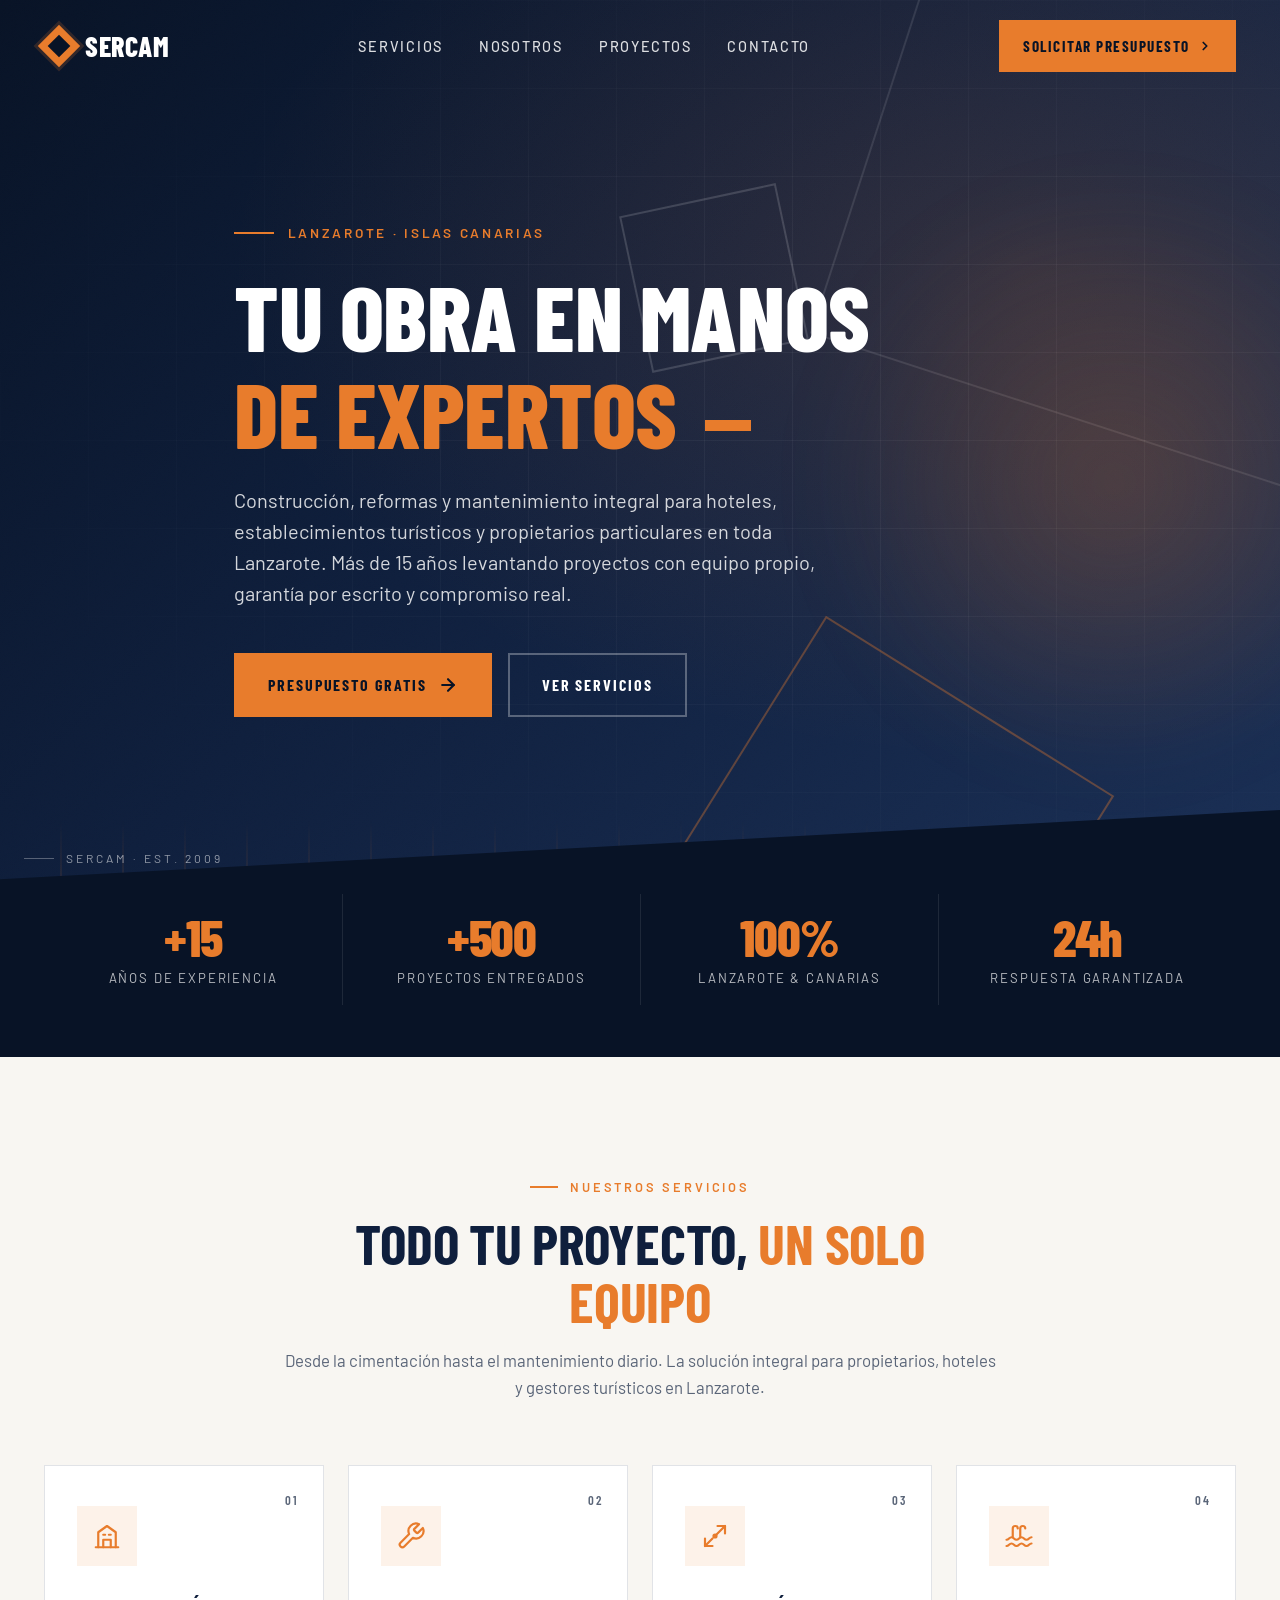
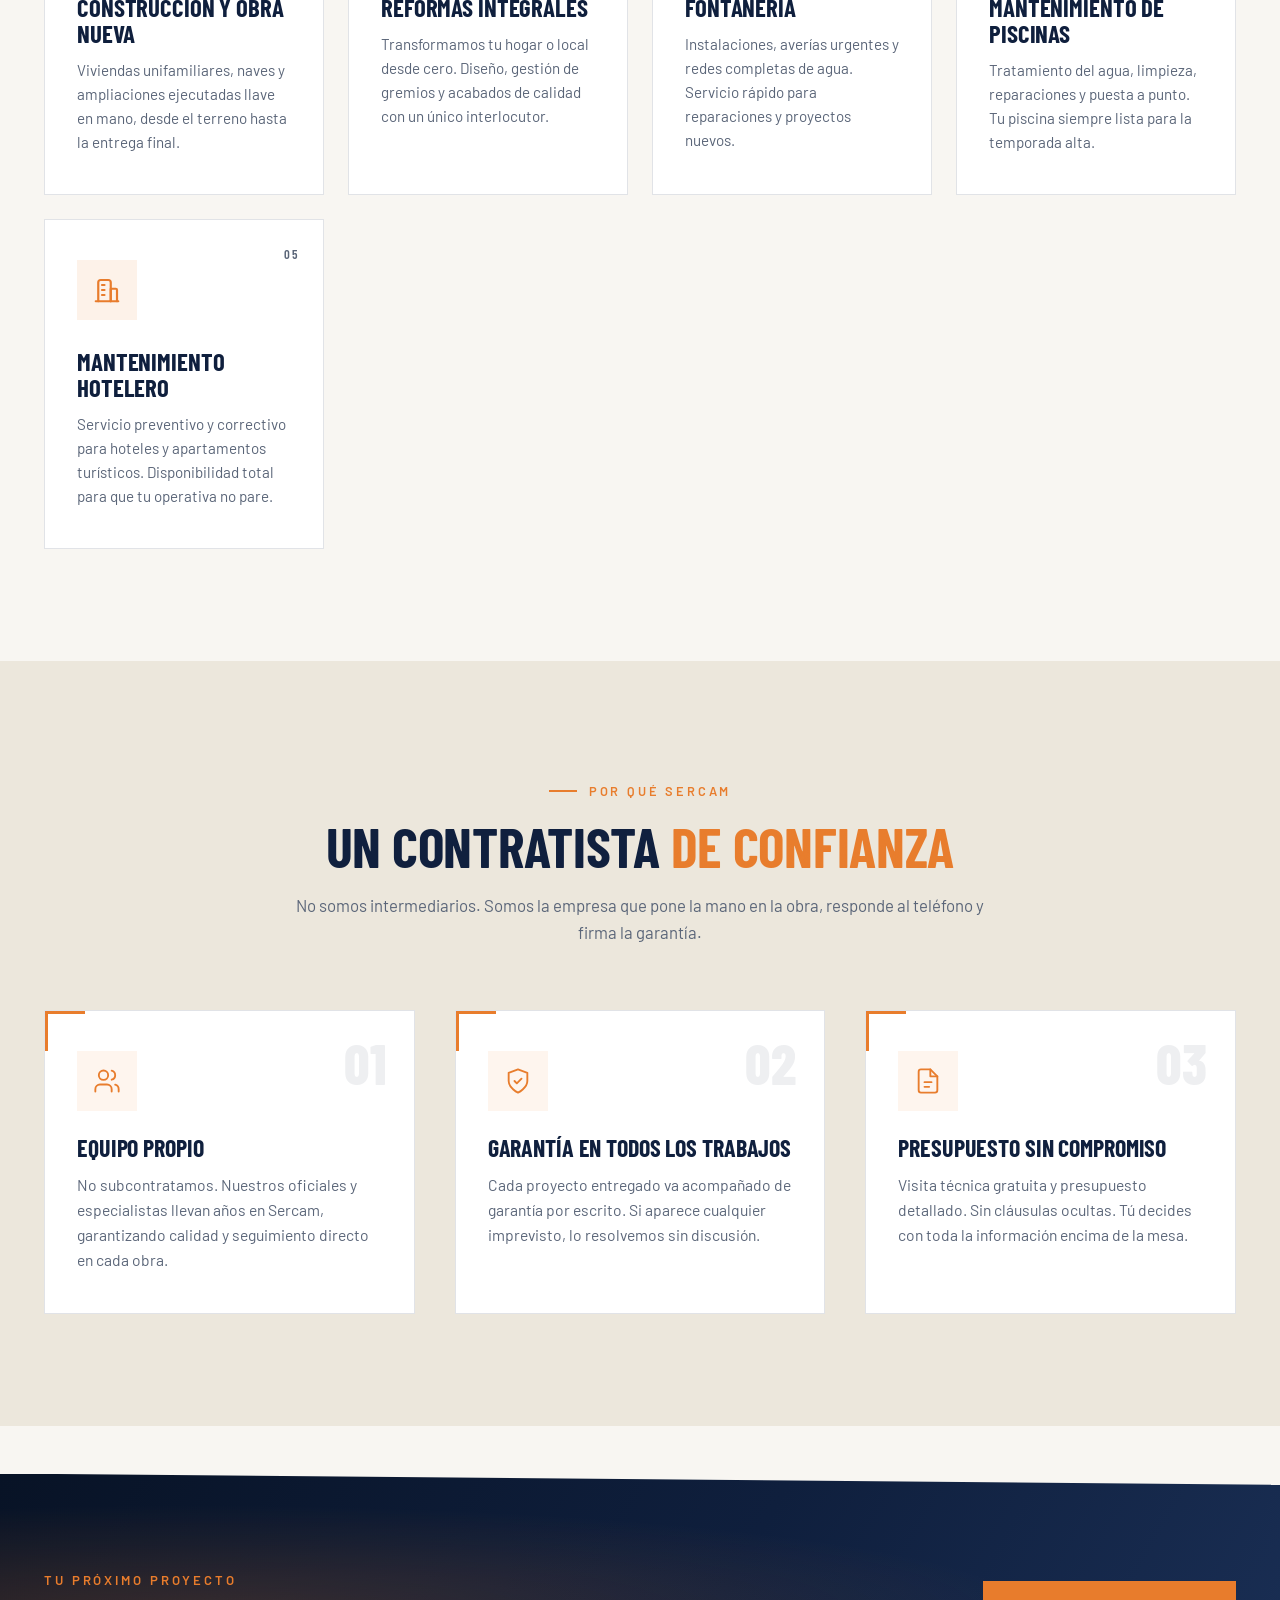
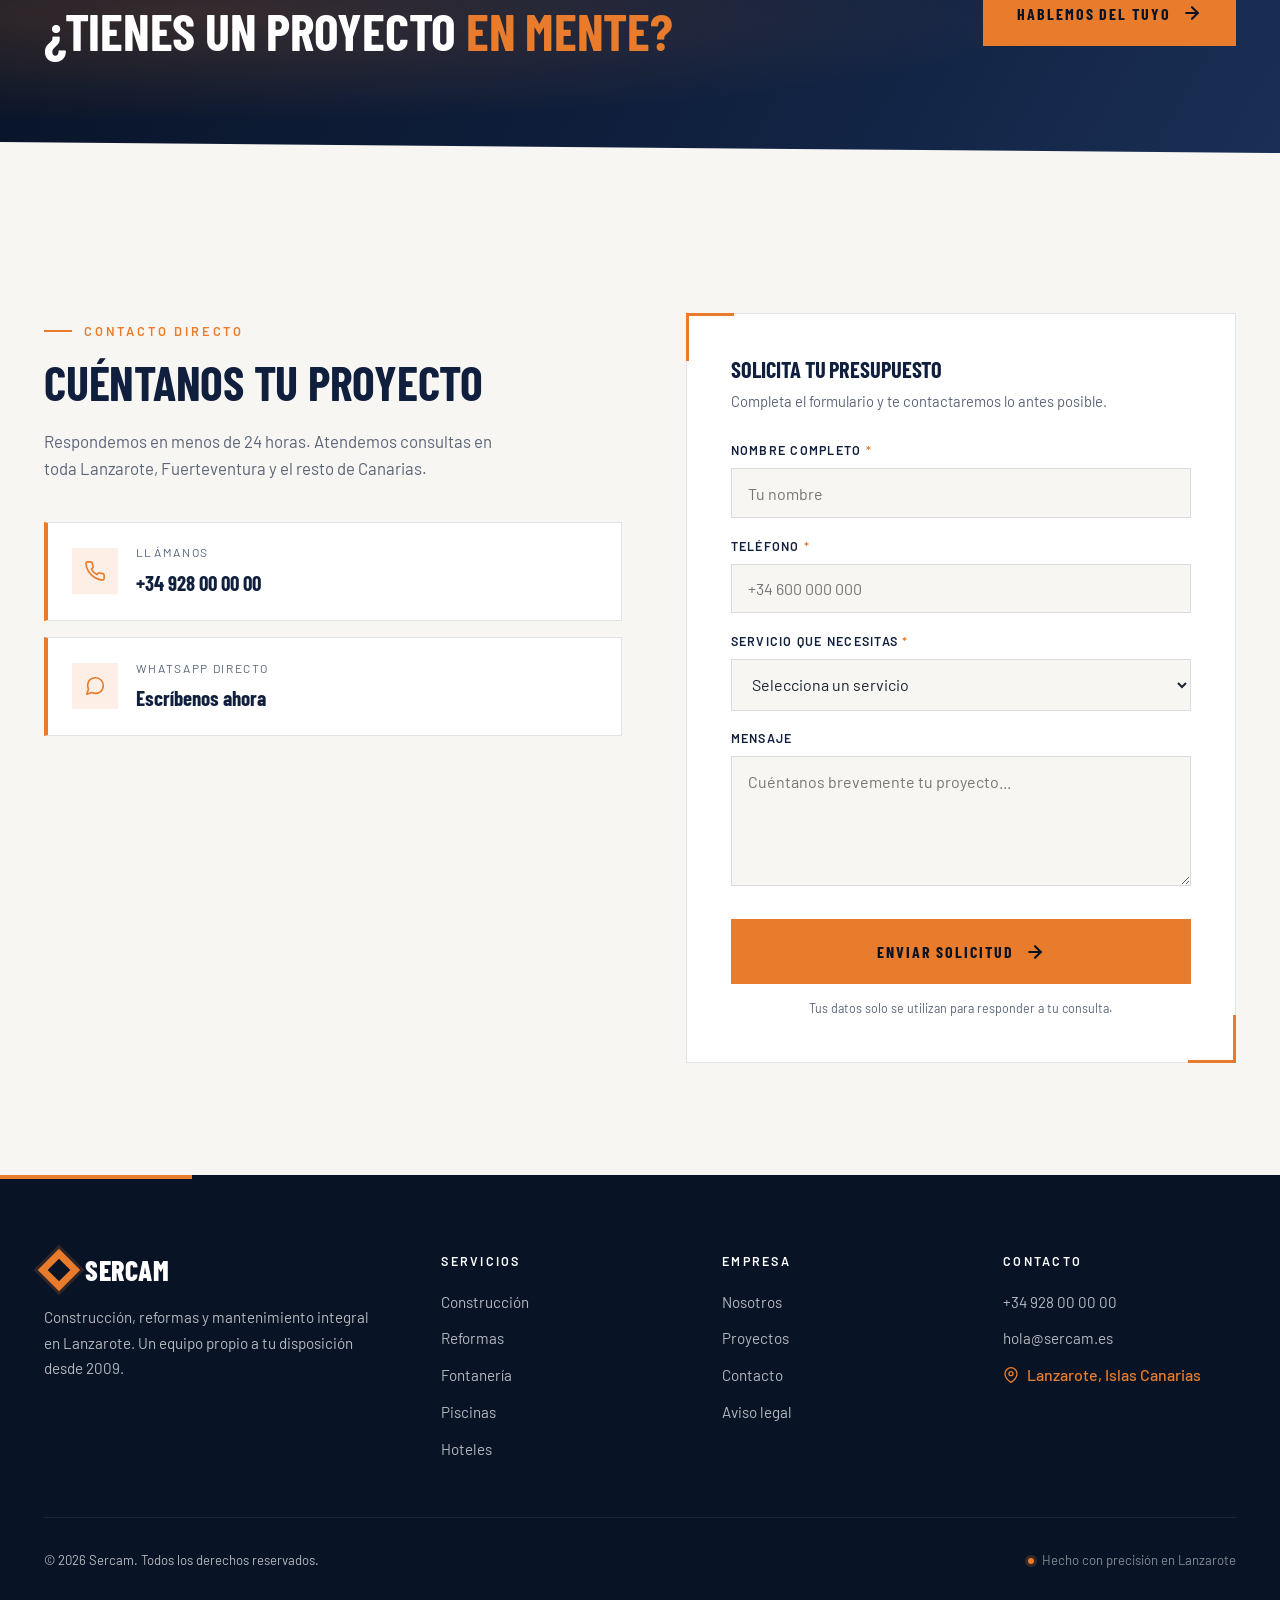
==== index.html @ 1fa47dcb "Refactor: split single HTML into index.html + styles.css + script.js Previous single-file prototype " ====
<!doctype html>
<html lang="es">
<head>
<meta charset="utf-8">
<meta name="viewport" content="width=device-width,initial-scale=1">
<title>Sercam — Construcción y Mantenimiento en Lanzarote</title>
<meta name="description" content="Sercam. Construcción, reformas, fontanería y mantenimiento de piscinas y hoteles en Lanzarote. Más de 15 años, equipo propio y garantía en todos los trabajos.">
<link rel="preconnect" href="https://fonts.googleapis.com">
<link rel="preconnect" href="https://fonts.gstatic.com" crossorigin>
<link href="https://fonts.googleapis.com/css2?family=Barlow+Condensed:wght@500;600;700;800&family=Barlow:wght@400;500;600&display=swap" rel="stylesheet">
<link rel="stylesheet" href="styles.css">
<script src="script.js" defer></script>
</head>
<body>

<!-- ========= NAV ========= -->
<nav class="nav" id="nav" aria-label="Navegación principal">
  <div class="container nav-inner">
    <a href="#top" class="logo" aria-label="Sercam - Inicio">
      <span class="logo-mark" aria-hidden="true"></span>
      <span class="wordmark">Sercam</span>
    </a>
    <ul class="nav-links" id="navLinks">
      <li><a href="#servicios">Servicios</a></li>
      <li><a href="#nosotros">Nosotros</a></li>
      <li><a href="#proyectos">Proyectos</a></li>
      <li><a href="#contacto">Contacto</a></li>
    </ul>
    <a href="#contacto" class="nav-cta">
      Solicitar Presupuesto
      <svg width="14" height="14" viewBox="0 0 24 24" fill="none" stroke="currentColor" stroke-width="3" stroke-linecap="round" stroke-linejoin="round" aria-hidden="true"><polyline points="9 18 15 12 9 6"/></svg>
    </a>
    <button class="nav-toggle" id="navToggle" aria-label="Abrir menú" aria-expanded="false" aria-controls="navLinks">
      <svg width="26" height="26" viewBox="0 0 24 24" fill="none" stroke="currentColor" stroke-width="2.2" stroke-linecap="round"><line x1="3" y1="7" x2="21" y2="7"/><line x1="3" y1="12" x2="21" y2="12"/><line x1="3" y1="17" x2="21" y2="17"/></svg>
    </button>
  </div>
</nav>

<!-- ========= HERO ========= -->
<header class="hero grain" id="top">
  <div class="hero-grid" aria-hidden="true"></div>
  <div class="hero-shapes" aria-hidden="true">
    <div class="hero-shape a"></div>
    <div class="hero-shape b"></div>
    <div class="hero-shape c"></div>
  </div>
  <div class="hero-blob" aria-hidden="true"></div>
  <div class="hero-bars" aria-hidden="true"></div>

  <div class="container hero-content">
    <span class="hero-eyebrow">Lanzarote · Islas Canarias</span>
    <h1>
      Tu obra en manos
      <span class="line2">de expertos</span>
    </h1>
    <p>
      Construcción, reformas y mantenimiento integral para hoteles, establecimientos turísticos
      y propietarios particulares en toda Lanzarote. Más de 15 años levantando proyectos con
      equipo propio, garantía por escrito y compromiso real.
    </p>
    <div class="hero-ctas">
      <a href="#contacto" class="btn btn-primary">
        Presupuesto gratis
        <svg class="arrow" width="20" height="20" viewBox="0 0 24 24" fill="none" stroke="currentColor" stroke-width="2.5" stroke-linecap="round" stroke-linejoin="round" aria-hidden="true">
          <line x1="5" y1="12" x2="19" y2="12"/><polyline points="12 5 19 12 12 19"/>
        </svg>
      </a>
      <a href="#servicios" class="btn btn-outline">Ver servicios</a>
    </div>
  </div>

  <div class="hero-meta" aria-hidden="true">Sercam · Est. 2009</div>
</header>

<!-- ========= TRUST BAR ========= -->
<section class="trust" aria-label="Datos destacados">
  <div class="container">
    <div class="trust-grid">
      <div class="trust-item">
        <div class="trust-num">+15</div>
        <div class="trust-label">Años de experiencia</div>
      </div>
      <div class="trust-item">
        <div class="trust-num">+500</div>
        <div class="trust-label">Proyectos entregados</div>
      </div>
      <div class="trust-item">
        <div class="trust-num">100%</div>
        <div class="trust-label">Lanzarote &amp; Canarias</div>
      </div>
      <div class="trust-item">
        <div class="trust-num">24h</div>
        <div class="trust-label">Respuesta garantizada</div>
      </div>
    </div>
  </div>
</section>

<!-- ========= SERVICES ========= -->
<section class="section services" id="servicios">
  <div class="container">
    <div class="section-head reveal">
      <span class="section-eyebrow">Nuestros Servicios</span>
      <h2>Todo tu proyecto, <em>un solo equipo</em></h2>
      <p>Desde la cimentación hasta el mantenimiento diario. La solución integral para propietarios, hoteles y gestores turísticos en Lanzarote.</p>
    </div>

    <div class="services-grid">
      <article class="service-card reveal">
        <span class="service-num">01</span>
        <div class="service-icon">
          <svg viewBox="0 0 24 24" fill="none" stroke="currentColor" stroke-linecap="round" stroke-linejoin="round" aria-hidden="true">
            <path d="M3 21h18"/>
            <path d="M5 21V9l7-5 7 5v12"/>
            <path d="M9 21v-6h6v6"/>
            <path d="M9 11h1.5M13.5 11H15"/>
          </svg>
        </div>
        <h3>Construcción y obra nueva</h3>
        <p>Viviendas unifamiliares, naves y ampliaciones ejecutadas llave en mano, desde el terreno hasta la entrega final.</p>
      </article>

      <article class="service-card reveal">
        <span class="service-num">02</span>
        <div class="service-icon">
          <svg viewBox="0 0 24 24" fill="none" stroke="currentColor" stroke-linecap="round" stroke-linejoin="round" aria-hidden="true">
            <path d="M14.7 6.3a1 1 0 0 0 0 1.4l1.6 1.6a1 1 0 0 0 1.4 0l3.77-3.77a6 6 0 0 1-7.94 7.94l-6.91 6.91a2.12 2.12 0 0 1-3-3l6.91-6.91a6 6 0 0 1 7.94-7.94l-3.76 3.77z"/>
          </svg>
        </div>
        <h3>Reformas integrales</h3>
        <p>Transformamos tu hogar o local desde cero. Diseño, gestión de gremios y acabados de calidad con un único interlocutor.</p>
      </article>

      <article class="service-card reveal">
        <span class="service-num">03</span>
        <div class="service-icon">
          <svg viewBox="0 0 24 24" fill="none" stroke="currentColor" stroke-linecap="round" stroke-linejoin="round" aria-hidden="true">
            <path d="M14 4h6v6"/>
            <path d="M20 4l-8 8"/>
            <path d="M10 14l-6 6"/>
            <path d="M4 14v6h6"/>
            <circle cx="12" cy="12" r="1.2"/>
          </svg>
        </div>
        <h3>Fontanería</h3>
        <p>Instalaciones, averías urgentes y redes completas de agua. Servicio rápido para reparaciones y proyectos nuevos.</p>
      </article>

      <article class="service-card reveal">
        <span class="service-num">04</span>
        <div class="service-icon">
          <svg viewBox="0 0 24 24" fill="none" stroke="currentColor" stroke-linecap="round" stroke-linejoin="round" aria-hidden="true">
            <path d="M2 20c2 0 2-2 4-2s2 2 4 2 2-2 4-2 2 2 4 2 2-2 4-2"/>
            <path d="M2 15c2 0 2-2 4-2s2 2 4 2 2-2 4-2 2 2 4 2 2-2 4-2"/>
            <path d="M7 13V6a2 2 0 0 1 4 0"/>
            <path d="M13 13V6a2 2 0 0 1 4 0"/>
          </svg>
        </div>
        <h3>Mantenimiento de piscinas</h3>
        <p>Tratamiento del agua, limpieza, reparaciones y puesta a punto. Tu piscina siempre lista para la temporada alta.</p>
      </article>

      <article class="service-card reveal">
        <span class="service-num">05</span>
        <div class="service-icon">
          <svg viewBox="0 0 24 24" fill="none" stroke="currentColor" stroke-linecap="round" stroke-linejoin="round" aria-hidden="true">
            <path d="M3 21h18"/>
            <path d="M5 21V6a2 2 0 0 1 2-2h6a2 2 0 0 1 2 2v15"/>
            <path d="M15 21V11h4a1 1 0 0 1 1 1v9"/>
            <path d="M8 8h2M8 12h2M8 16h2"/>
          </svg>
        </div>
        <h3>Mantenimiento hotelero</h3>
        <p>Servicio preventivo y correctivo para hoteles y apartamentos turísticos. Disponibilidad total para que tu operativa no pare.</p>
      </article>
    </div>
  </div>
</section>

<!-- ========= WHY ========= -->
<section class="section why grain" id="nosotros">
  <div class="container">
    <div class="section-head reveal">
      <span class="section-eyebrow">Por qué Sercam</span>
      <h2>Un contratista <em>de confianza</em></h2>
      <p>No somos intermediarios. Somos la empresa que pone la mano en la obra, responde al teléfono y firma la garantía.</p>
    </div>

    <div class="why-grid">
      <div class="why-item reveal">
        <span class="why-num">01</span>
        <div class="why-icon">
          <svg viewBox="0 0 24 24" fill="none" stroke="currentColor" stroke-linecap="round" stroke-linejoin="round" aria-hidden="true">
            <path d="M16 21v-2a4 4 0 0 0-4-4H6a4 4 0 0 0-4 4v2"/>
            <circle cx="9" cy="7" r="4"/>
            <path d="M22 21v-2a4 4 0 0 0-3-3.87"/>
            <path d="M16 3.13a4 4 0 0 1 0 7.75"/>
          </svg>
        </div>
        <h3>Equipo propio</h3>
        <p>No subcontratamos. Nuestros oficiales y especialistas llevan años en Sercam, garantizando calidad y seguimiento directo en cada obra.</p>
      </div>

      <div class="why-item reveal">
        <span class="why-num">02</span>
        <div class="why-icon">
          <svg viewBox="0 0 24 24" fill="none" stroke="currentColor" stroke-linecap="round" stroke-linejoin="round" aria-hidden="true">
            <path d="M12 22s8-4 8-10V5l-8-3-8 3v7c0 6 8 10 8 10z"/>
            <polyline points="9 12 11 14 15 10"/>
          </svg>
        </div>
        <h3>Garantía en todos los trabajos</h3>
        <p>Cada proyecto entregado va acompañado de garantía por escrito. Si aparece cualquier imprevisto, lo resolvemos sin discusión.</p>
      </div>

      <div class="why-item reveal">
        <span class="why-num">03</span>
        <div class="why-icon">
          <svg viewBox="0 0 24 24" fill="none" stroke="currentColor" stroke-linecap="round" stroke-linejoin="round" aria-hidden="true">
            <path d="M14 2H6a2 2 0 0 0-2 2v16a2 2 0 0 0 2 2h12a2 2 0 0 0 2-2V8z"/>
            <polyline points="14 2 14 8 20 8"/>
            <line x1="9" y1="13" x2="15" y2="13"/>
            <line x1="9" y1="17" x2="13" y2="17"/>
          </svg>
        </div>
        <h3>Presupuesto sin compromiso</h3>
        <p>Visita técnica gratuita y presupuesto detallado. Sin cláusulas ocultas. Tú decides con toda la información encima de la mesa.</p>
      </div>
    </div>
  </div>
</section>

<!-- ========= CTA BAND ========= -->
<section class="cta-band grain">
  <div class="container cta-band-inner">
    <div class="reveal">
      <span class="eyebrow">Tu próximo proyecto</span>
      <h2>¿Tienes un proyecto <span>en mente?</span></h2>
    </div>
    <a href="#contacto" class="btn btn-primary reveal">
      Hablemos del tuyo
      <svg class="arrow" width="20" height="20" viewBox="0 0 24 24" fill="none" stroke="currentColor" stroke-width="2.5" stroke-linecap="round" stroke-linejoin="round" aria-hidden="true">
        <line x1="5" y1="12" x2="19" y2="12"/><polyline points="12 5 19 12 12 19"/>
      </svg>
    </a>
  </div>
</section>

<!-- ========= CONTACT ========= -->
<section class="section contact" id="contacto">
  <div class="container contact-grid">
    <div class="contact-info reveal">
      <span class="section-eyebrow">Contacto directo</span>
      <h2>Cuéntanos tu proyecto</h2>
      <p>Respondemos en menos de 24 horas. Atendemos consultas en toda Lanzarote, Fuerteventura y el resto de Canarias.</p>

      <div class="contact-links">
        <a href="tel:+34928000000" class="contact-link" aria-label="Llamar al +34 928 00 00 00">
          <span class="contact-link-icon" aria-hidden="true">
            <svg width="22" height="22" viewBox="0 0 24 24" fill="none" stroke="currentColor" stroke-width="1.8" stroke-linecap="round" stroke-linejoin="round">
              <path d="M22 16.92v3a2 2 0 0 1-2.18 2 19.79 19.79 0 0 1-8.63-3.07 19.5 19.5 0 0 1-6-6 19.79 19.79 0 0 1-3.07-8.67A2 2 0 0 1 4.11 2h3a2 2 0 0 1 2 1.72 12.84 12.84 0 0 0 .7 2.81 2 2 0 0 1-.45 2.11L8.09 9.91a16 16 0 0 0 6 6l1.27-1.27a2 2 0 0 1 2.11-.45 12.84 12.84 0 0 0 2.81.7A2 2 0 0 1 22 16.92z"/>
            </svg>
          </span>
          <span>
            <span class="contact-link-label">Llámanos</span>
            <span class="contact-link-value">+34 928 00 00 00</span>
          </span>
        </a>

        <a href="https://wa.me/34600000000" class="contact-link" aria-label="Escribir por WhatsApp">
          <span class="contact-link-icon" aria-hidden="true">
            <svg width="22" height="22" viewBox="0 0 24 24" fill="none" stroke="currentColor" stroke-width="1.8" stroke-linecap="round" stroke-linejoin="round">
              <path d="M21 11.5a8.38 8.38 0 0 1-.9 3.8 8.5 8.5 0 0 1-7.6 4.7 8.38 8.38 0 0 1-3.8-.9L3 21l1.9-5.7a8.38 8.38 0 0 1-.9-3.8 8.5 8.5 0 0 1 4.7-7.6 8.38 8.38 0 0 1 3.8-.9h.5a8.48 8.48 0 0 1 8 8v.5z"/>
            </svg>
          </span>
          <span>
            <span class="contact-link-label">WhatsApp directo</span>
            <span class="contact-link-value">Escríbenos ahora</span>
          </span>
        </a>
      </div>
    </div>

    <form class="contact-form reveal" id="contactForm" novalidate>
      <h3 class="form-title">Solicita tu presupuesto</h3>
      <p class="form-sub">Completa el formulario y te contactaremos lo antes posible.</p>

      <div class="form-row">
        <label for="name">Nombre completo <span class="req">*</span></label>
        <input type="text" id="name" name="name" placeholder="Tu nombre" autocomplete="name" required>
      </div>
      <div class="form-row">
        <label for="phone">Teléfono <span class="req">*</span></label>
        <input type="tel" id="phone" name="phone" placeholder="+34 600 000 000" autocomplete="tel" required>
      </div>
      <div class="form-row">
        <label for="service">Servicio que necesitas <span class="req">*</span></label>
        <select id="service" name="service" required>
          <option value="">Selecciona un servicio</option>
          <option>Construcción y obra nueva</option>
          <option>Reformas integrales</option>
          <option>Fontanería</option>
          <option>Mantenimiento de piscinas</option>
          <option>Mantenimiento hotelero</option>
          <option>Otro</option>
        </select>
      </div>
      <div class="form-row">
        <label for="message">Mensaje</label>
        <textarea id="message" name="message" placeholder="Cuéntanos brevemente tu proyecto..."></textarea>
      </div>
      <button type="submit" class="btn btn-primary form-submit">
        Enviar solicitud
        <svg class="arrow" width="20" height="20" viewBox="0 0 24 24" fill="none" stroke="currentColor" stroke-width="2.5" stroke-linecap="round" stroke-linejoin="round" aria-hidden="true">
          <line x1="5" y1="12" x2="19" y2="12"/><polyline points="12 5 19 12 12 19"/>
        </svg>
      </button>
      <small class="form-note">Tus datos solo se utilizan para responder a tu consulta.</small>
    </form>
  </div>
</section>

<!-- ========= FOOTER ========= -->
<footer class="footer">
  <div class="container">
    <div class="footer-grid">
      <div>
        <a href="#top" class="logo">
          <span class="logo-mark" aria-hidden="true"></span>
          <span class="wordmark">Sercam</span>
        </a>
        <p class="footer-about">
          Construcción, reformas y mantenimiento integral en Lanzarote. Un equipo propio a tu disposición desde 2009.
        </p>
      </div>
      <div class="footer-col">
        <h4>Servicios</h4>
        <ul>
          <li><a href="#servicios">Construcción</a></li>
          <li><a href="#servicios">Reformas</a></li>
          <li><a href="#servicios">Fontanería</a></li>
          <li><a href="#servicios">Piscinas</a></li>
          <li><a href="#servicios">Hoteles</a></li>
        </ul>
      </div>
      <div class="footer-col">
        <h4>Empresa</h4>
        <ul>
          <li><a href="#nosotros">Nosotros</a></li>
          <li><a href="#proyectos">Proyectos</a></li>
          <li><a href="#contacto">Contacto</a></li>
          <li><a href="#">Aviso legal</a></li>
        </ul>
      </div>
      <div class="footer-col">
        <h4>Contacto</h4>
        <ul>
          <li><a href="tel:+34928000000">+34 928 00 00 00</a></li>
          <li><a href="mailto:hola@sercam.es">hola@sercam.es</a></li>
          <li><span class="footer-location">
            <svg width="16" height="16" viewBox="0 0 24 24" fill="none" stroke="currentColor" stroke-width="2" stroke-linecap="round" stroke-linejoin="round" aria-hidden="true">
              <path d="M21 10c0 7-9 13-9 13s-9-6-9-13a9 9 0 0 1 18 0z"/>
              <circle cx="12" cy="10" r="3"/>
            </svg>
            Lanzarote, Islas Canarias
          </span></li>
        </ul>
      </div>
    </div>
    <div class="footer-bottom">
      <div>© 2026 Sercam. Todos los derechos reservados.</div>
      <div class="pill">Hecho con precisión en Lanzarote</div>
    </div>
  </div>
</footer>

</body>
</html>
---- styles.css ----
:root{
  --navy:#0f1f3d;
  --navy-deep:#081326;
  --navy-soft:#1a2f55;
  --amber:#e87c2c;
  --amber-hi:#f29344;
  --amber-lo:#c4641a;
  --off:#f8f6f2;
  --off-2:#ece7dc;
  --ink:#1a2332;
  --mute:#5a6578;
  --line:rgba(15,31,61,.12);
  --ease:cubic-bezier(.2,.7,.2,1);
}
*,*::before,*::after{box-sizing:border-box;margin:0;padding:0}
html{scroll-behavior:smooth;-webkit-text-size-adjust:100%}
@media (prefers-reduced-motion:reduce){
  html{scroll-behavior:auto}
  *,*::before,*::after{animation-duration:.01ms!important;transition-duration:.01ms!important}
}
body{
  font-family:'Barlow',system-ui,sans-serif;
  font-size:16px;line-height:1.6;color:var(--ink);
  background:var(--off);
  -webkit-font-smoothing:antialiased;
  overflow-x:hidden;
}
h1,h2,h3,h4{font-family:'Barlow Condensed',sans-serif;font-weight:700;line-height:1.05;letter-spacing:-.005em}
a{color:inherit;text-decoration:none}
img,svg{display:block;max-width:100%}
button{font:inherit;cursor:pointer;border:none;background:none;color:inherit}
:focus-visible{outline:2px solid var(--amber);outline-offset:3px}

.container{width:100%;max-width:1240px;margin:0 auto;padding:0 1.5rem}

/* subtle grain */
.grain{position:relative;isolation:isolate}
.grain::after{
  content:"";position:absolute;inset:0;pointer-events:none;z-index:1;
  opacity:.035;mix-blend-mode:overlay;
  background-image:url("data:image/svg+xml;utf8,<svg xmlns='http://www.w3.org/2000/svg' width='200' height='200'><filter id='n'><feTurbulence type='fractalNoise' baseFrequency='.9' numOctaves='2'/></filter><rect width='100%25' height='100%25' filter='url(%23n)'/></svg>");
}

/* ---------- NAV ---------- */
.nav{
  position:fixed;top:0;left:0;right:0;z-index:100;
  padding:1.25rem 0;
  transition:background 300ms var(--ease),padding 300ms var(--ease),backdrop-filter 300ms var(--ease),border-color 300ms var(--ease);
  border-bottom:1px solid transparent;
}
.nav.scrolled{
  background:rgba(8,19,38,.88);
  backdrop-filter:blur(14px) saturate(1.2);
  -webkit-backdrop-filter:blur(14px) saturate(1.2);
  padding:.85rem 0;
  border-bottom-color:rgba(255,255,255,.06);
}
.nav-inner{display:flex;align-items:center;justify-content:space-between;gap:2rem}
.logo{
  display:inline-flex;align-items:center;gap:.7rem;
  font-family:'Barlow Condensed',sans-serif;font-weight:800;font-size:1.75rem;
  color:#fff;text-transform:uppercase;letter-spacing:.02em;
}
.logo-mark{
  width:30px;height:30px;position:relative;flex-shrink:0;
  background:var(--amber);transform:rotate(45deg);
  box-shadow:0 0 0 3px rgba(232,124,44,.18);
}
.logo-mark::after{content:"";position:absolute;inset:7px;background:var(--navy-deep)}
.logo span.wordmark{line-height:1}
.nav-links{display:flex;gap:2.25rem;list-style:none}
.nav-links a{
  color:rgba(255,255,255,.85);font-weight:500;font-size:.9rem;
  text-transform:uppercase;letter-spacing:.12em;
  transition:color 200ms var(--ease);
  position:relative;padding:.3rem 0;
}
.nav-links a::after{
  content:"";position:absolute;left:0;bottom:0;height:2px;width:0;background:var(--amber);
  transition:width 250ms var(--ease);
}
.nav-links a:hover,.nav-links a:focus-visible{color:#fff}
.nav-links a:hover::after,.nav-links a:focus-visible::after{width:100%}
.nav-cta{
  display:inline-flex;align-items:center;gap:.5rem;
  padding:.85rem 1.5rem;background:var(--amber);color:var(--navy-deep);
  font-family:'Barlow Condensed',sans-serif;font-weight:700;font-size:.95rem;
  text-transform:uppercase;letter-spacing:.1em;
  transition:background 220ms var(--ease),transform 220ms var(--ease),box-shadow 220ms var(--ease);
  min-height:44px;
}
.nav-cta:hover{background:var(--amber-hi);transform:translateY(-1px);box-shadow:0 10px 24px -8px rgba(232,124,44,.45)}
.nav-toggle{display:none;color:#fff;padding:.5rem;min-width:44px;min-height:44px}

/* ---------- HERO ---------- */
.hero{
  position:relative;
  min-height:100dvh;
  display:flex;align-items:center;
  padding:8rem 0 6rem;
  background:
    radial-gradient(ellipse at 80% 30%, rgba(232,124,44,.15), transparent 55%),
    linear-gradient(135deg,var(--navy-deep) 0%,var(--navy) 45%,var(--navy-soft) 100%);
  color:#fff;
  overflow:hidden;
  isolation:isolate;
}
.hero-grid{
  position:absolute;inset:0;
  background-image:
    linear-gradient(rgba(255,255,255,.045) 1px,transparent 1px),
    linear-gradient(90deg,rgba(255,255,255,.045) 1px,transparent 1px);
  background-size:88px 88px;
  mask-image:radial-gradient(ellipse at 70% 45%,#000 25%,transparent 78%);
  -webkit-mask-image:radial-gradient(ellipse at 70% 45%,#000 25%,transparent 78%);
}
.hero-shapes{position:absolute;inset:0;overflow:hidden;pointer-events:none}
.hero-shape{position:absolute;border:2px solid rgba(255,255,255,.1)}
.hero-shape.a{width:540px;height:540px;right:-140px;top:-110px;transform:rotate(18deg)}
.hero-shape.b{width:340px;height:340px;right:18%;bottom:-120px;transform:rotate(32deg);border-color:rgba(232,124,44,.35)}
.hero-shape.c{width:160px;height:160px;right:38%;top:22%;transform:rotate(-12deg);border-color:rgba(255,255,255,.15)}
.hero-blob{
  position:absolute;width:640px;height:640px;right:-12%;top:18%;
  background:radial-gradient(circle,rgba(232,124,44,.22),transparent 65%);
  filter:blur(40px);pointer-events:none;
}
.hero-bars{
  position:absolute;left:0;right:0;bottom:0;height:80px;
  background:
    repeating-linear-gradient(90deg,rgba(232,124,44,.0) 0 60px,rgba(232,124,44,.14) 60px 62px);
  mask-image:linear-gradient(to top,#000,transparent);
  -webkit-mask-image:linear-gradient(to top,#000,transparent);
}

.hero-content{position:relative;z-index:2;max-width:860px}
.hero-eyebrow{
  display:inline-flex;align-items:center;gap:.85rem;
  color:var(--amber);font-size:.85rem;font-weight:600;
  text-transform:uppercase;letter-spacing:.2em;
  margin-bottom:1.5rem;
  animation:fadeUp 700ms var(--ease) both;
}
.hero-eyebrow::before{content:"";width:40px;height:2px;background:var(--amber)}
.hero h1{
  font-size:clamp(2.75rem,7.4vw,5.75rem);
  font-weight:800;text-transform:uppercase;
  margin-bottom:1.5rem;
  animation:fadeUp 800ms var(--ease) 120ms both;
}
.hero h1 .line2{display:block;color:var(--amber)}
.hero h1 .line2::after{
  content:"";display:inline-block;width:.5em;height:.12em;
  background:var(--amber);margin-left:.3em;vertical-align:middle;
}
.hero p{
  font-size:clamp(1.05rem,1.6vw,1.25rem);
  color:rgba(255,255,255,.82);
  max-width:600px;margin-bottom:2.75rem;line-height:1.55;
  animation:fadeUp 800ms var(--ease) 260ms both;
}
.hero-ctas{display:flex;flex-wrap:wrap;gap:1rem;animation:fadeUp 800ms var(--ease) 400ms both}
.hero-meta{
  position:absolute;left:1.5rem;bottom:2rem;z-index:2;
  display:flex;align-items:center;gap:.75rem;
  color:rgba(255,255,255,.55);font-size:.75rem;
  text-transform:uppercase;letter-spacing:.25em;
  animation:fadeUp 800ms var(--ease) 600ms both;
}
.hero-meta::before{content:"";width:30px;height:1px;background:rgba(255,255,255,.3)}

@keyframes fadeUp{from{opacity:0;transform:translateY(24px)}to{opacity:1;transform:translateY(0)}}

/* ---------- BUTTONS ---------- */
.btn{
  display:inline-flex;align-items:center;gap:.7rem;
  padding:1.1rem 2rem;min-height:52px;
  font-family:'Barlow Condensed',sans-serif;font-weight:700;font-size:1rem;
  text-transform:uppercase;letter-spacing:.12em;
  border:2px solid transparent;
  transition:all 250ms var(--ease);
  white-space:nowrap;
}
.btn .arrow{transition:transform 220ms var(--ease)}
.btn:hover .arrow{transform:translateX(5px)}
.btn-primary{background:var(--amber);color:var(--navy-deep)}
.btn-primary:hover,.btn-primary:focus-visible{
  background:var(--amber-hi);transform:translateY(-2px);
  box-shadow:0 16px 36px -12px rgba(232,124,44,.55);
}
.btn-outline{background:transparent;color:#fff;border-color:rgba(255,255,255,.3)}
.btn-outline:hover,.btn-outline:focus-visible{
  border-color:#fff;background:rgba(255,255,255,.06);
}
.btn-ghost{background:transparent;color:var(--navy);border-color:var(--navy)}
.btn-ghost:hover{background:var(--navy);color:#fff}

/* ---------- TRUST ---------- */
.trust{
  position:relative;z-index:3;
  background:var(--navy-deep);color:#fff;
  padding:3.25rem 0;
  clip-path:polygon(0 28%,100% 0,100% 100%,0 100%);
  margin-top:-90px;
}
.trust-grid{
  display:grid;grid-template-columns:repeat(4,1fr);gap:0;
  padding-top:2rem;
}
.trust-item{
  text-align:center;padding:1rem 1.25rem;
  border-left:1px solid rgba(255,255,255,.09);
}
.trust-item:first-child{border-left:none}
.trust-num{
  font-family:'Barlow Condensed',sans-serif;
  font-size:clamp(2.25rem,4.5vw,3.25rem);font-weight:800;
  color:var(--amber);line-height:1;margin-bottom:.4rem;
  letter-spacing:-.02em;
}
.trust-label{
  font-size:.82rem;color:rgba(255,255,255,.72);
  text-transform:uppercase;letter-spacing:.14em;
}

/* ---------- SECTION HEAD ---------- */
.section{padding:7rem 0;position:relative}
.section-head{max-width:720px;margin:0 auto 4rem;text-align:center}
.section-head.left{text-align:left;margin-left:0}
.section-eyebrow{
  display:inline-flex;align-items:center;gap:.75rem;
  color:var(--amber);font-size:.8rem;font-weight:600;
  text-transform:uppercase;letter-spacing:.22em;margin-bottom:1rem;
}
.section-eyebrow::before{content:"";width:28px;height:2px;background:var(--amber)}
.section-head h2{
  font-size:clamp(2.25rem,4.8vw,3.5rem);
  text-transform:uppercase;color:var(--navy);margin-bottom:1rem;
}
.section-head h2 em{font-style:normal;color:var(--amber)}
.section-head p{color:var(--mute);font-size:1.05rem;line-height:1.6}

/* ---------- SERVICES ---------- */
.services{background:var(--off)}
.services-grid{
  display:grid;
  grid-template-columns:repeat(auto-fit,minmax(260px,1fr));
  gap:1.5rem;
}
.service-card{
  position:relative;padding:2.5rem 2rem 2.5rem;
  background:#fff;border:1px solid var(--line);
  transition:transform 340ms var(--ease),box-shadow 340ms var(--ease),border-color 340ms var(--ease);
  overflow:hidden;
  isolation:isolate;
}
.service-card::before{
  content:"";position:absolute;inset:0;z-index:0;
  background:linear-gradient(180deg,transparent 0%,rgba(15,31,61,.025) 100%);
  opacity:0;transition:opacity 340ms var(--ease);
}
.service-card::after{
  content:"";position:absolute;left:0;bottom:0;width:100%;height:4px;
  background:var(--amber);transform:scaleX(0);transform-origin:left;
  transition:transform 420ms var(--ease);
}
.service-card>*{position:relative;z-index:1}
.service-card:hover,.service-card:focus-within{
  transform:translateY(-8px);
  box-shadow:0 28px 56px -22px rgba(15,31,61,.22);
  border-color:transparent;
}
.service-card:hover::before,.service-card:focus-within::before{opacity:1}
.service-card:hover::after,.service-card:focus-within::after{transform:scaleX(1)}
.service-num{
  position:absolute;top:1.5rem;right:1.5rem;z-index:1;
  font-family:'Barlow Condensed',sans-serif;font-size:.8rem;font-weight:600;
  color:var(--mute);letter-spacing:.15em;
}
.service-icon{
  width:60px;height:60px;display:flex;align-items:center;justify-content:center;
  background:rgba(232,124,44,.1);color:var(--amber);
  margin-bottom:1.75rem;
  transition:background 300ms var(--ease),color 300ms var(--ease),transform 300ms var(--ease);
}
.service-icon svg{width:30px;height:30px;stroke-width:1.75}
.service-card:hover .service-icon{background:var(--amber);color:#fff;transform:rotate(-3deg) scale(1.05)}
.service-card h3{
  font-size:1.55rem;color:var(--navy);text-transform:uppercase;
  margin-bottom:.75rem;
}
.service-card p{color:var(--mute);font-size:.95rem;line-height:1.58}

/* ---------- WHY ---------- */
.why{background:var(--off-2);position:relative}
.why .container{position:relative;z-index:1}
.why-grid{
  display:grid;grid-template-columns:repeat(3,1fr);gap:2.5rem;
}
.why-item{
  position:relative;padding:2.5rem 2rem;
  background:#fff;border:1px solid var(--line);
  text-align:left;
}
.why-item::before{
  content:"";position:absolute;top:0;left:0;width:40px;height:40px;
  border-top:3px solid var(--amber);border-left:3px solid var(--amber);
}
.why-num{
  position:absolute;top:1.5rem;right:1.75rem;
  font-family:'Barlow Condensed',sans-serif;font-size:3.5rem;font-weight:800;
  color:rgba(15,31,61,.07);line-height:1;
}
.why-icon{
  width:60px;height:60px;display:flex;align-items:center;justify-content:center;
  color:var(--amber);margin-bottom:1.5rem;
  background:rgba(232,124,44,.08);
}
.why-icon svg{width:28px;height:28px;stroke-width:1.6}
.why-item h3{
  font-size:1.5rem;color:var(--navy);text-transform:uppercase;margin-bottom:.75rem;
}
.why-item p{color:var(--mute);font-size:.98rem;line-height:1.6}

/* ---------- CTA BAND ---------- */
.cta-band{
  position:relative;padding:6rem 0;
  background:var(--navy-deep);color:#fff;
  clip-path:polygon(0 0,100% 4%,100% 100%,0 96%);
  margin:3rem 0;
  overflow:hidden;
}
.cta-band::before{
  content:"";position:absolute;inset:0;
  background:
    radial-gradient(ellipse at 15% 50%,rgba(232,124,44,.2),transparent 55%),
    linear-gradient(120deg,var(--navy-deep),var(--navy) 55%,var(--navy-soft));
}
.cta-band::after{
  content:"";position:absolute;top:0;right:0;width:45%;height:100%;
  background:
    repeating-linear-gradient(-45deg,transparent 0 24px,rgba(232,124,44,.04) 24px 25px);
  pointer-events:none;
}
.cta-band-inner{
  position:relative;z-index:1;
  display:flex;align-items:center;justify-content:space-between;
  gap:2.5rem;flex-wrap:wrap;
}
.cta-band .eyebrow{
  color:var(--amber);font-size:.82rem;font-weight:600;
  text-transform:uppercase;letter-spacing:.22em;margin-bottom:.75rem;
  display:block;
}
.cta-band h2{
  font-size:clamp(2rem,4.4vw,3.25rem);
  text-transform:uppercase;max-width:720px;
}
.cta-band h2 span{color:var(--amber)}

/* ---------- CONTACT ---------- */
.contact{background:var(--off)}
.contact-grid{
  display:grid;grid-template-columns:1.05fr 1fr;
  gap:4rem;align-items:start;
}
.contact-info h2{
  font-size:clamp(2rem,4.2vw,3rem);
  color:var(--navy);text-transform:uppercase;margin-bottom:1.25rem;
}
.contact-info>p{
  color:var(--mute);font-size:1.05rem;
  margin-bottom:2.5rem;max-width:480px;line-height:1.6;
}
.contact-links{display:flex;flex-direction:column;gap:1rem}
.contact-link{
  display:flex;align-items:center;gap:1.1rem;
  padding:1.3rem 1.5rem;background:#fff;
  border:1px solid var(--line);border-left:4px solid var(--amber);
  transition:transform 240ms var(--ease),box-shadow 240ms var(--ease);
  min-height:44px;
}
.contact-link:hover{
  transform:translateX(5px);
  box-shadow:0 14px 32px -14px rgba(15,31,61,.18);
}
.contact-link-icon{
  width:46px;height:46px;display:flex;align-items:center;justify-content:center;
  background:rgba(232,124,44,.12);color:var(--amber);flex-shrink:0;
}
.contact-link-label{
  display:block;font-size:.75rem;color:var(--mute);
  text-transform:uppercase;letter-spacing:.14em;margin-bottom:.2rem;
}
.contact-link-value{
  font-family:'Barlow Condensed',sans-serif;
  font-size:1.3rem;font-weight:700;color:var(--navy);
}

/* ---------- FORM ---------- */
.contact-form{
  position:relative;background:#fff;
  padding:2.75rem;border:1px solid var(--line);
}
.contact-form::before{
  content:"";position:absolute;top:-1px;left:-1px;
  width:48px;height:48px;
  border-top:3px solid var(--amber);border-left:3px solid var(--amber);
}
.contact-form::after{
  content:"";position:absolute;bottom:-1px;right:-1px;
  width:48px;height:48px;
  border-bottom:3px solid var(--amber);border-right:3px solid var(--amber);
}
.form-title{
  font-size:1.4rem;color:var(--navy);text-transform:uppercase;
  margin-bottom:.5rem;
}
.form-sub{color:var(--mute);font-size:.92rem;margin-bottom:1.75rem}
.form-row{margin-bottom:1.15rem}
.form-row label{
  display:block;font-size:.78rem;font-weight:600;color:var(--navy);
  text-transform:uppercase;letter-spacing:.1em;margin-bottom:.45rem;
}
.form-row label .req{color:var(--amber)}
.form-row input,.form-row select,.form-row textarea{
  width:100%;padding:.9rem 1rem;
  font-family:'Barlow',sans-serif;font-size:1rem;color:var(--ink);
  background:var(--off);border:1px solid var(--line);border-radius:0;
  transition:border-color 200ms var(--ease),background 200ms var(--ease);
  min-height:48px;
}
.form-row textarea{resize:vertical;min-height:130px;font-family:'Barlow',sans-serif}
.form-row input:hover,.form-row select:hover,.form-row textarea:hover{border-color:rgba(15,31,61,.2)}
.form-row input:focus,.form-row select:focus,.form-row textarea:focus{
  outline:none;border-color:var(--amber);background:#fff;
  box-shadow:0 0 0 3px rgba(232,124,44,.12);
}
.form-submit{width:100%;justify-content:center;margin-top:.5rem}
.form-note{
  display:block;margin-top:.9rem;font-size:.78rem;color:var(--mute);
  text-align:center;
}

/* ---------- FOOTER ---------- */
.footer{
  background:var(--navy-deep);color:rgba(255,255,255,.7);
  padding:5rem 0 2rem;position:relative;
}
.footer::before{
  content:"";position:absolute;top:0;left:0;right:0;height:4px;
  background:linear-gradient(90deg,var(--amber) 0%,var(--amber) 15%,transparent 15%,transparent 100%);
}
.footer-grid{
  display:grid;grid-template-columns:1.5fr 1fr 1fr 1fr;
  gap:3rem;margin-bottom:3.5rem;
}
.footer .logo{color:#fff;margin-bottom:1.25rem}
.footer-about{font-size:.95rem;max-width:340px;line-height:1.65}
.footer-col h4{
  color:#fff;font-family:'Barlow',sans-serif;
  font-size:.78rem;text-transform:uppercase;letter-spacing:.18em;
  margin-bottom:1.25rem;font-weight:600;
}
.footer-col ul{list-style:none;display:flex;flex-direction:column;gap:.7rem}
.footer-col a{font-size:.95rem;transition:color 200ms var(--ease)}
.footer-col a:hover{color:var(--amber)}
.footer-location{
  display:inline-flex;align-items:center;gap:.5rem;
  color:var(--amber);font-weight:500;
}
.footer-bottom{
  border-top:1px solid rgba(255,255,255,.08);
  padding-top:2rem;
  display:flex;justify-content:space-between;flex-wrap:wrap;
  gap:1rem;font-size:.82rem;
}
.footer-bottom .pill{
  display:inline-flex;align-items:center;gap:.5rem;
  color:rgba(255,255,255,.5);
}
.footer-bottom .pill::before{
  content:"";width:6px;height:6px;background:var(--amber);border-radius:50%;
  box-shadow:0 0 0 3px rgba(232,124,44,.2);
}

/* ---------- REVEAL ---------- */
.reveal{opacity:0;transform:translateY(30px);transition:opacity 700ms var(--ease),transform 700ms var(--ease)}
.reveal.in{opacity:1;transform:translateY(0)}

/* ---------- RESPONSIVE ---------- */
@media (max-width:980px){
  .nav-links,.nav-cta{display:none}
  .nav-toggle{display:inline-flex;align-items:center;justify-content:center}
  .nav.open{background:rgba(8,19,38,.97);backdrop-filter:blur(14px)}
  .nav.open .nav-links{
    display:flex;position:absolute;top:100%;left:0;right:0;
    flex-direction:column;padding:1.5rem 2rem 2rem;gap:1.25rem;
    background:rgba(8,19,38,.97);
    border-top:1px solid rgba(255,255,255,.06);
  }
  .nav.open .nav-cta{
    display:inline-flex;justify-content:center;
    margin:.5rem 2rem 2rem;
  }
  .trust{clip-path:polygon(0 12%,100% 0,100% 100%,0 100%);margin-top:-60px}
  .trust-grid{grid-template-columns:repeat(2,1fr);gap:2rem 0;padding-top:1rem}
  .trust-item:nth-child(2n+1){border-left:none}
  .trust-item:nth-child(3),.trust-item:nth-child(4){border-top:1px solid rgba(255,255,255,.09);padding-top:2rem}
  .why-grid{grid-template-columns:1fr;gap:1.5rem}
  .contact-grid{grid-template-columns:1fr;gap:3.5rem}
  .footer-grid{grid-template-columns:1fr 1fr;gap:2.5rem}
  .cta-band-inner{flex-direction:column;align-items:flex-start;text-align:left}
  .section{padding:6rem 0}
}
@media (max-width:600px){
  .container{padding:0 1.25rem}
  .hero{padding:7rem 0 5rem}
  .hero h1{font-size:clamp(2.5rem,10vw,3.5rem)}
  .hero-meta{display:none}
  .section{padding:5rem 0}
  .section-head{margin-bottom:3rem}
  .services-grid{gap:1rem}
  .service-card,.why-item{padding:2rem 1.5rem}
  .contact-form{padding:1.75rem}
  .footer-grid{grid-template-columns:1fr;gap:2rem}
  .hero-ctas .btn{flex:1 1 auto;justify-content:center;padding:1rem 1.25rem}
  .btn{font-size:.92rem;letter-spacing:.1em}
}
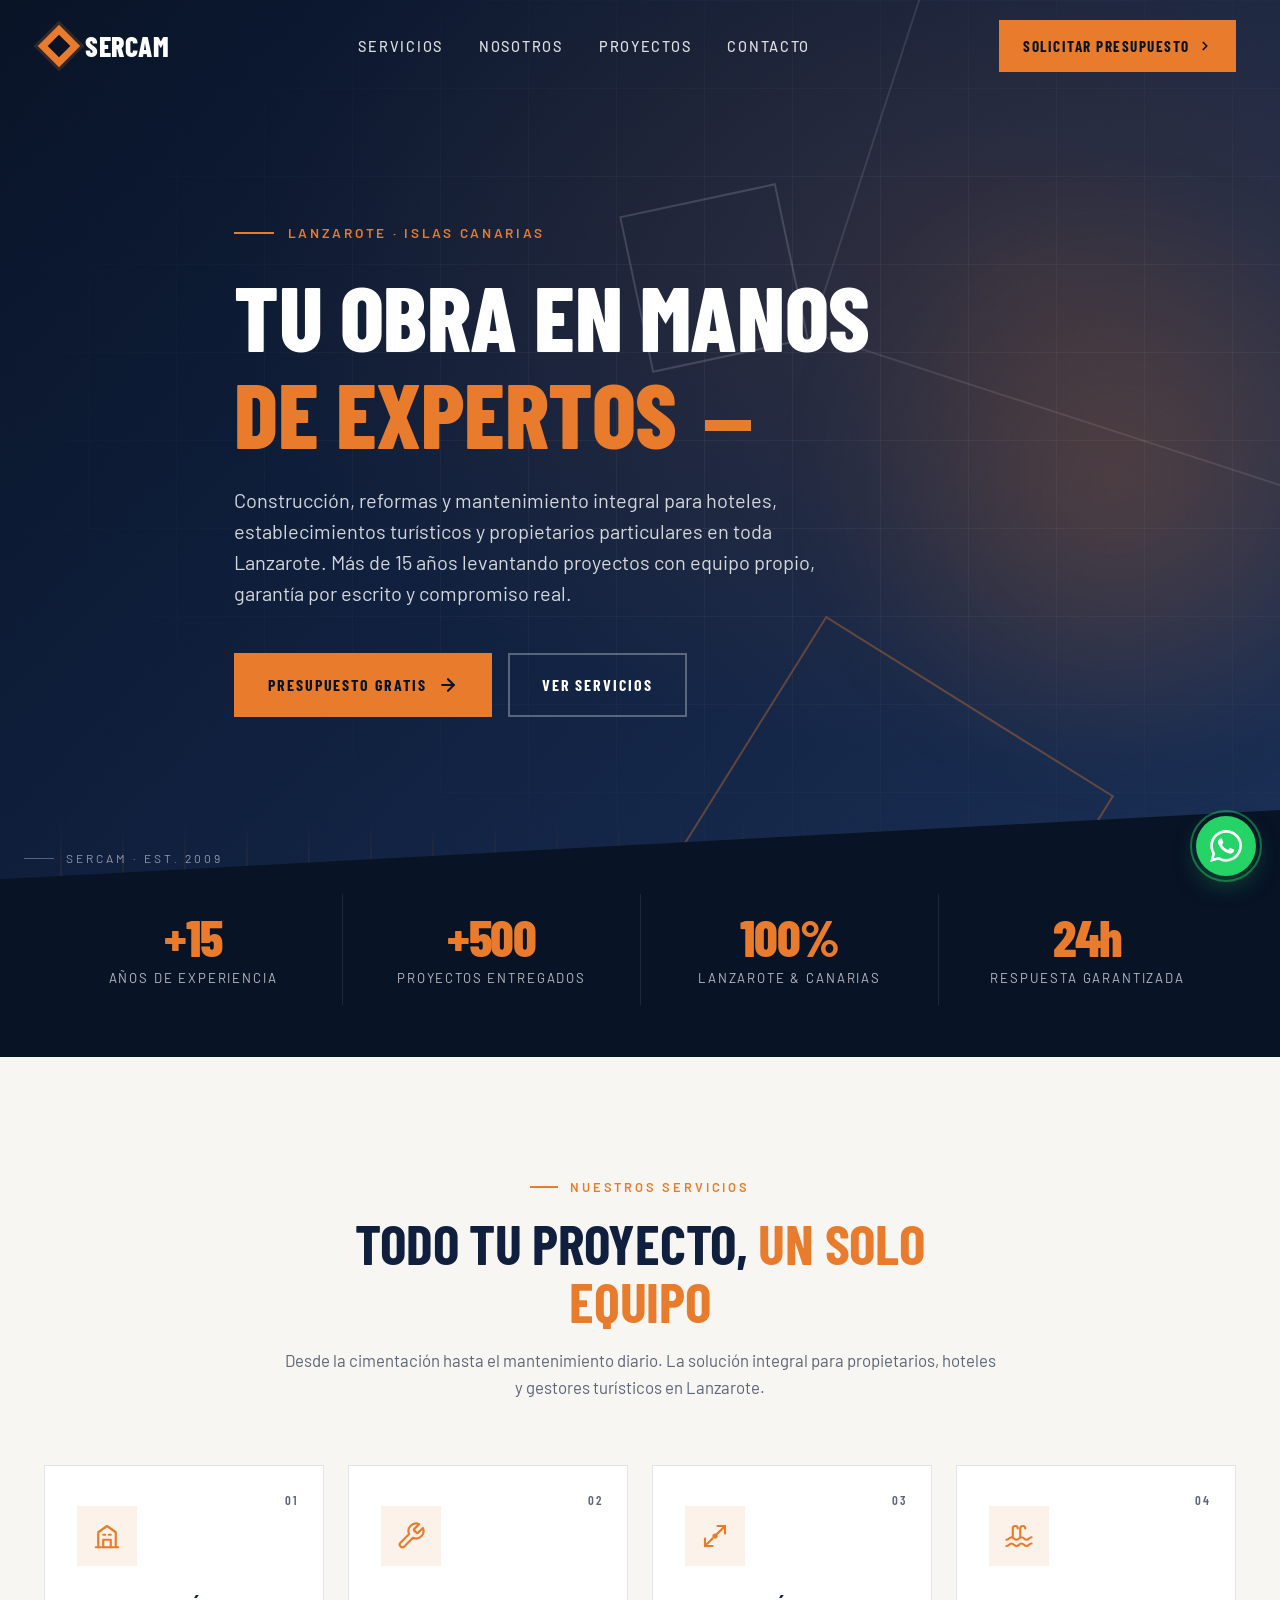
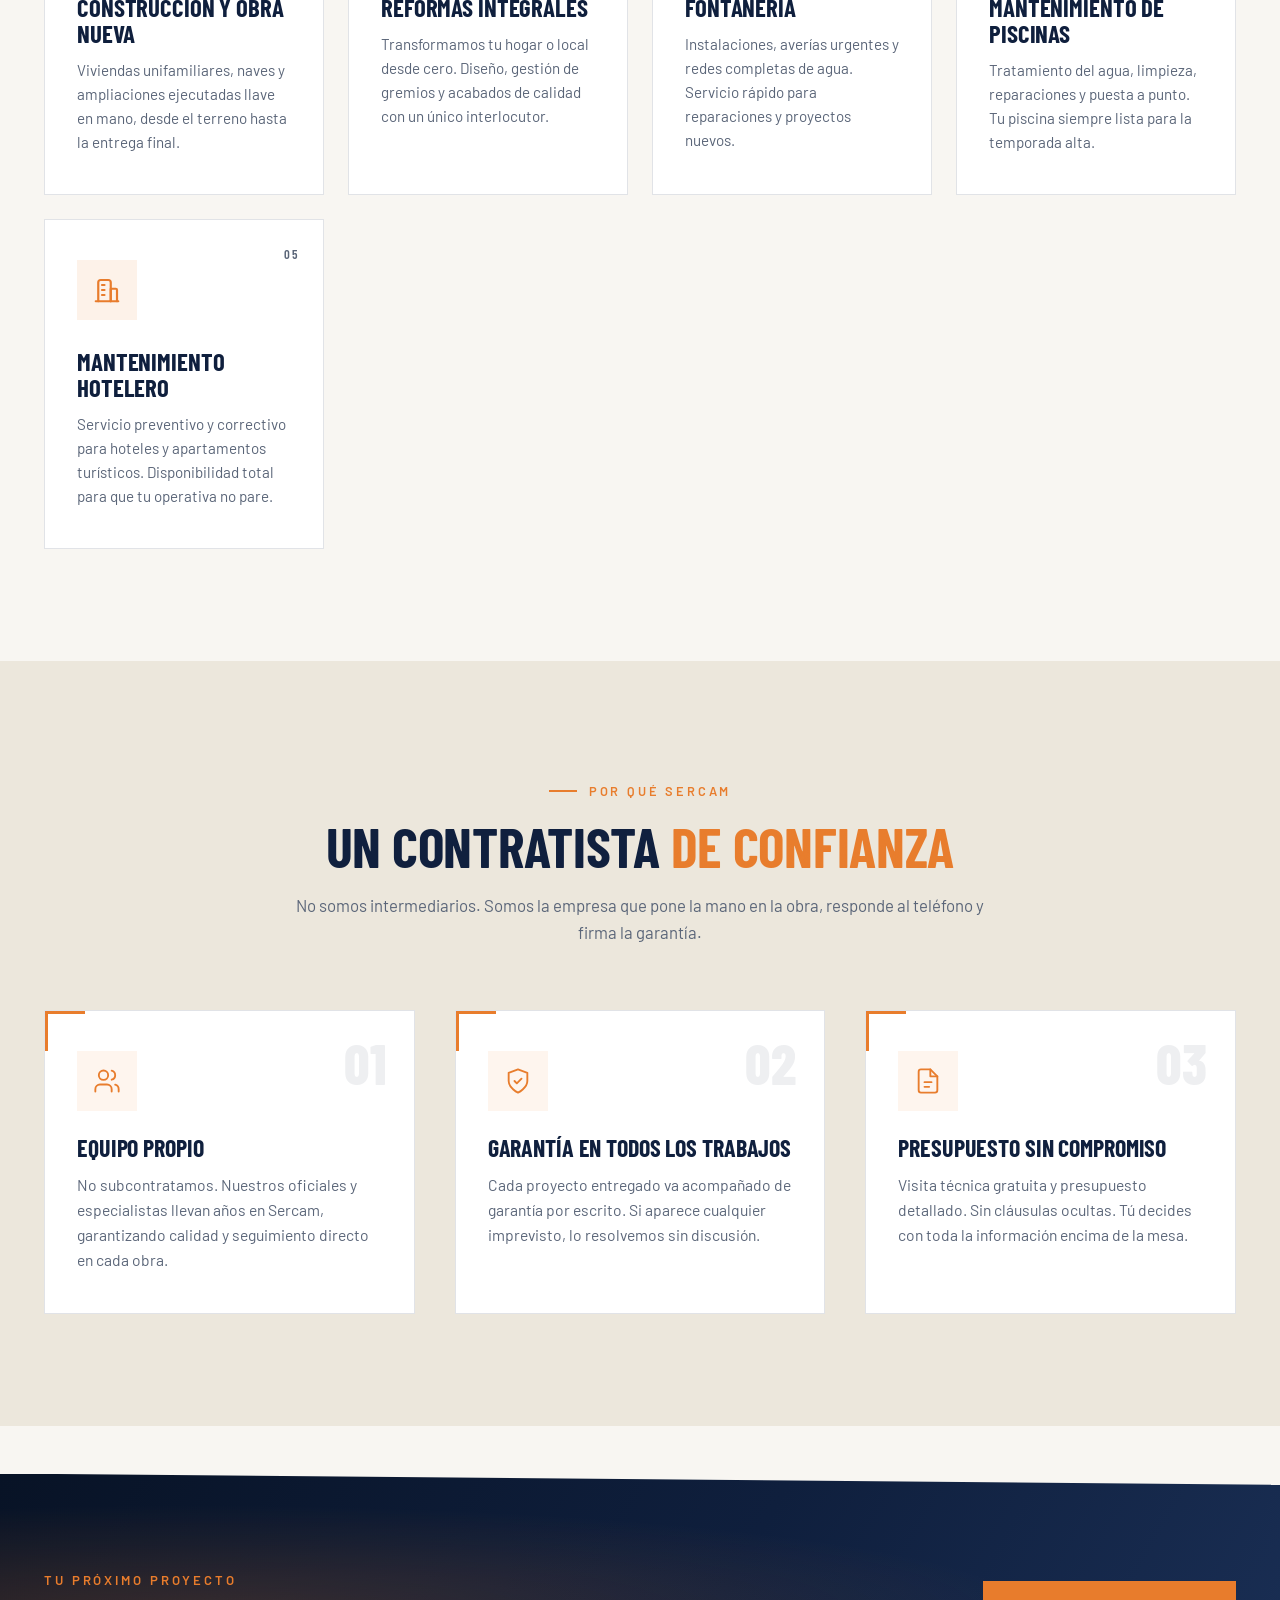
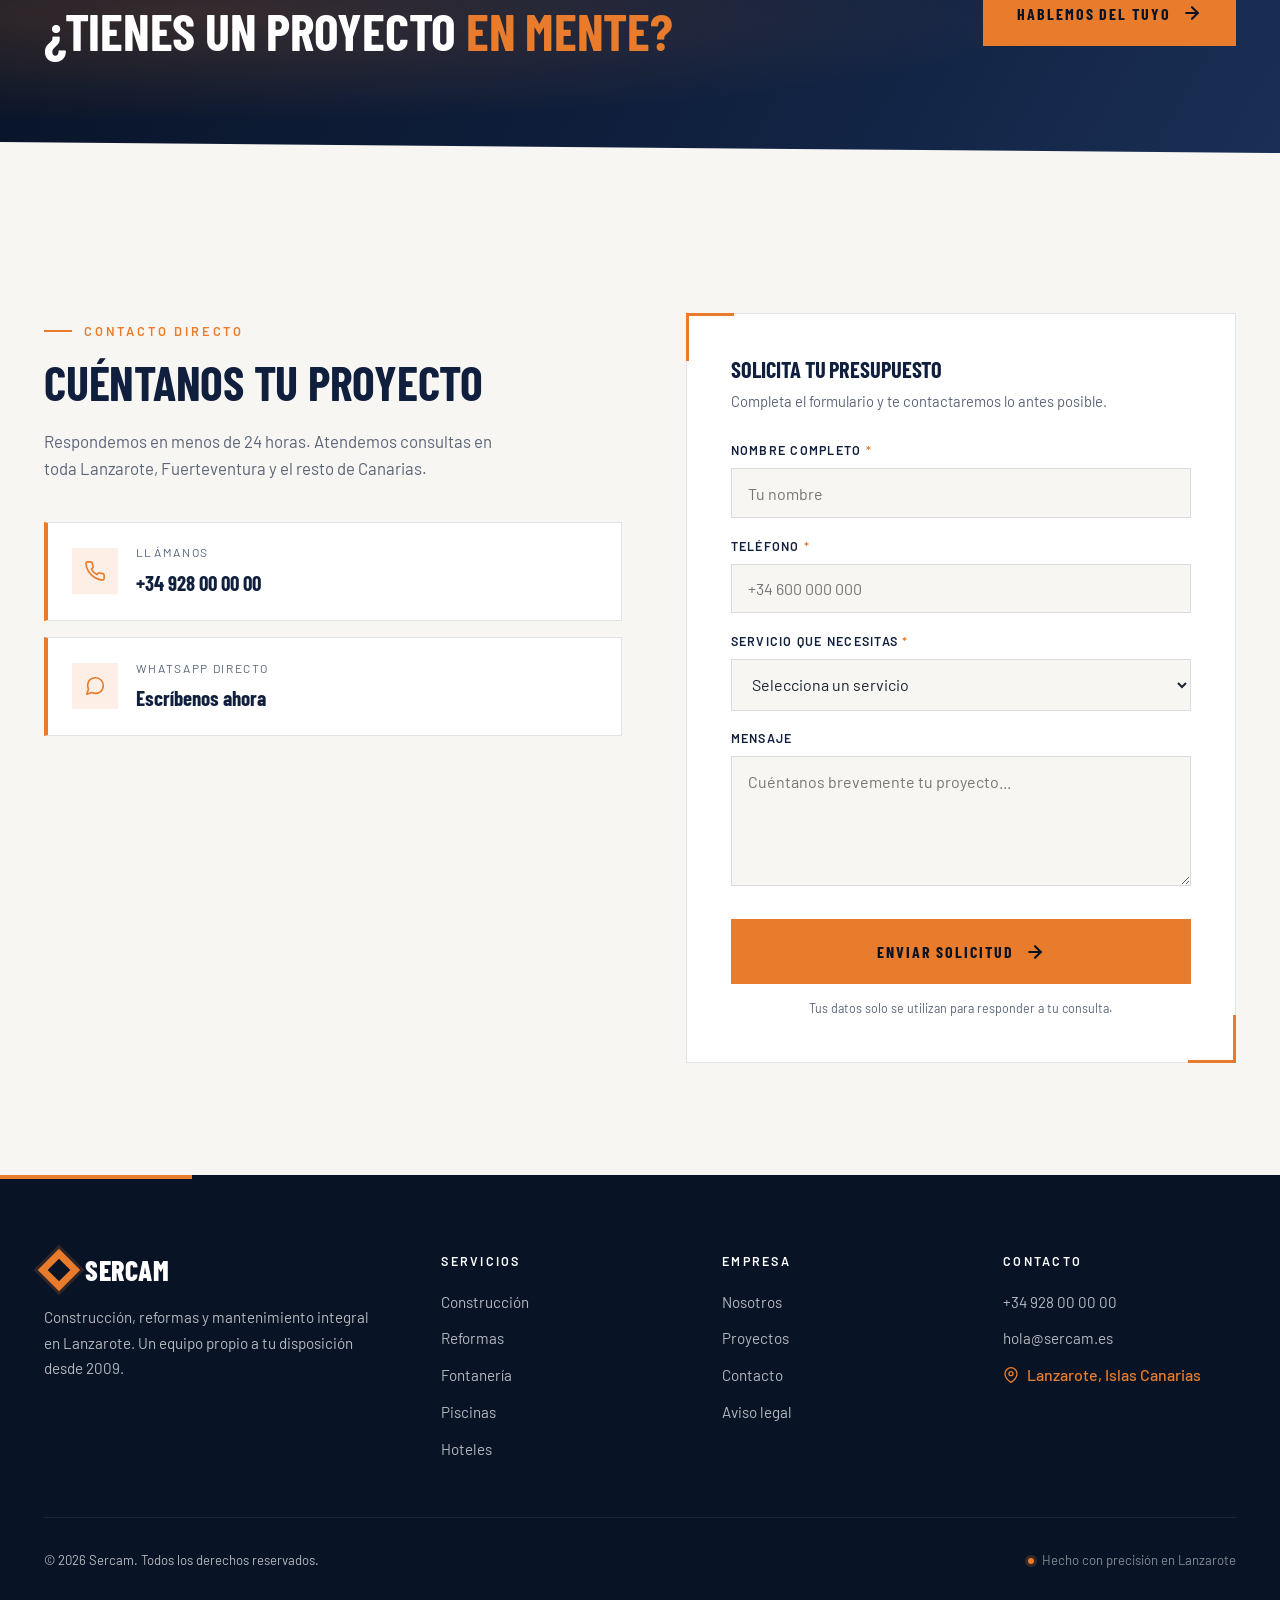
==== commit 786c7f4f: "Add floating WhatsApp button with pulse animation Fixed bottom-right, respects safe-area-inset, 56/6" ====
--- a/index.html
+++ b/index.html
@@ -374,5 +374,12 @@
   </div>
 </footer>
 
+<!-- ========= WHATSAPP FLOAT ========= -->
+<a href="https://wa.me/34600000000" class="wa-float" target="_blank" rel="noopener" aria-label="Contactar por WhatsApp">
+  <svg viewBox="0 0 24 24" fill="currentColor" xmlns="http://www.w3.org/2000/svg" aria-hidden="true">
+    <path d="M17.472 14.382c-.297-.149-1.758-.867-2.03-.967-.273-.099-.471-.148-.67.15-.197.297-.767.966-.94 1.164-.173.199-.347.223-.644.075-.297-.15-1.255-.463-2.39-1.475-.883-.788-1.48-1.761-1.653-2.059-.173-.297-.018-.458.13-.606.134-.133.298-.347.446-.52.149-.174.198-.298.298-.497.099-.198.05-.371-.025-.52-.075-.149-.669-1.612-.916-2.207-.242-.579-.487-.5-.669-.51-.173-.008-.371-.01-.57-.01-.198 0-.52.074-.792.372-.272.297-1.04 1.016-1.04 2.479 0 1.462 1.065 2.875 1.213 3.074.149.198 2.096 3.2 5.077 4.487.709.306 1.262.489 1.694.625.712.227 1.36.195 1.871.118.571-.085 1.758-.719 2.006-1.413.248-.694.248-1.289.173-1.413-.074-.124-.272-.198-.57-.347m-5.421 7.403h-.004a9.87 9.87 0 0 1-5.031-1.378l-.361-.214-3.741.982.998-3.648-.235-.374a9.86 9.86 0 0 1-1.51-5.26c.001-5.45 4.436-9.884 9.888-9.884 2.64 0 5.122 1.03 6.988 2.898a9.825 9.825 0 0 1 2.893 6.994c-.003 5.45-4.437 9.884-9.885 9.884m8.413-18.297A11.815 11.815 0 0 0 12.05 0C5.495 0 .16 5.335.157 11.892c0 2.096.547 4.142 1.588 5.945L.057 24l6.305-1.654a11.882 11.882 0 0 0 5.683 1.448h.005c6.554 0 11.89-5.335 11.893-11.893A11.821 11.821 0 0 0 20.885 3.687"/>
+  </svg>
+</a>
+
 </body>
 </html>
--- a/styles.css
+++ b/styles.css
@@ -526,3 +526,39 @@
   .hero-ctas .btn{flex:1 1 auto;justify-content:center;padding:1rem 1.25rem}
   .btn{font-size:.92rem;letter-spacing:.1em}
 }
+
+/* ---------- WHATSAPP FLOAT ---------- */
+.wa-float{
+  position:fixed;
+  right:max(1.5rem,env(safe-area-inset-right));
+  bottom:max(1.5rem,env(safe-area-inset-bottom));
+  width:60px;height:60px;
+  display:flex;align-items:center;justify-content:center;
+  background:#25d366;color:#fff;
+  border-radius:50%;
+  box-shadow:0 10px 28px -8px rgba(37,211,102,.55),0 4px 12px rgba(0,0,0,.18);
+  z-index:99;
+  transition:transform 240ms var(--ease),box-shadow 240ms var(--ease),background 240ms var(--ease);
+}
+.wa-float::before{
+  content:"";position:absolute;inset:-6px;
+  border-radius:50%;
+  border:2px solid rgba(37,211,102,.45);
+  animation:waPulse 2.4s var(--ease) infinite;
+  pointer-events:none;
+}
+.wa-float:hover,.wa-float:focus-visible{
+  transform:translateY(-3px) scale(1.05);
+  background:#22c55e;
+  box-shadow:0 16px 36px -10px rgba(37,211,102,.7),0 6px 16px rgba(0,0,0,.22);
+}
+.wa-float svg{width:32px;height:32px;position:relative;z-index:1}
+@keyframes waPulse{
+  0%{transform:scale(1);opacity:.8}
+  70%{transform:scale(1.45);opacity:0}
+  100%{transform:scale(1.45);opacity:0}
+}
+@media (max-width:600px){
+  .wa-float{width:56px;height:56px;right:1.25rem;bottom:1.25rem}
+  .wa-float svg{width:28px;height:28px}
+}
